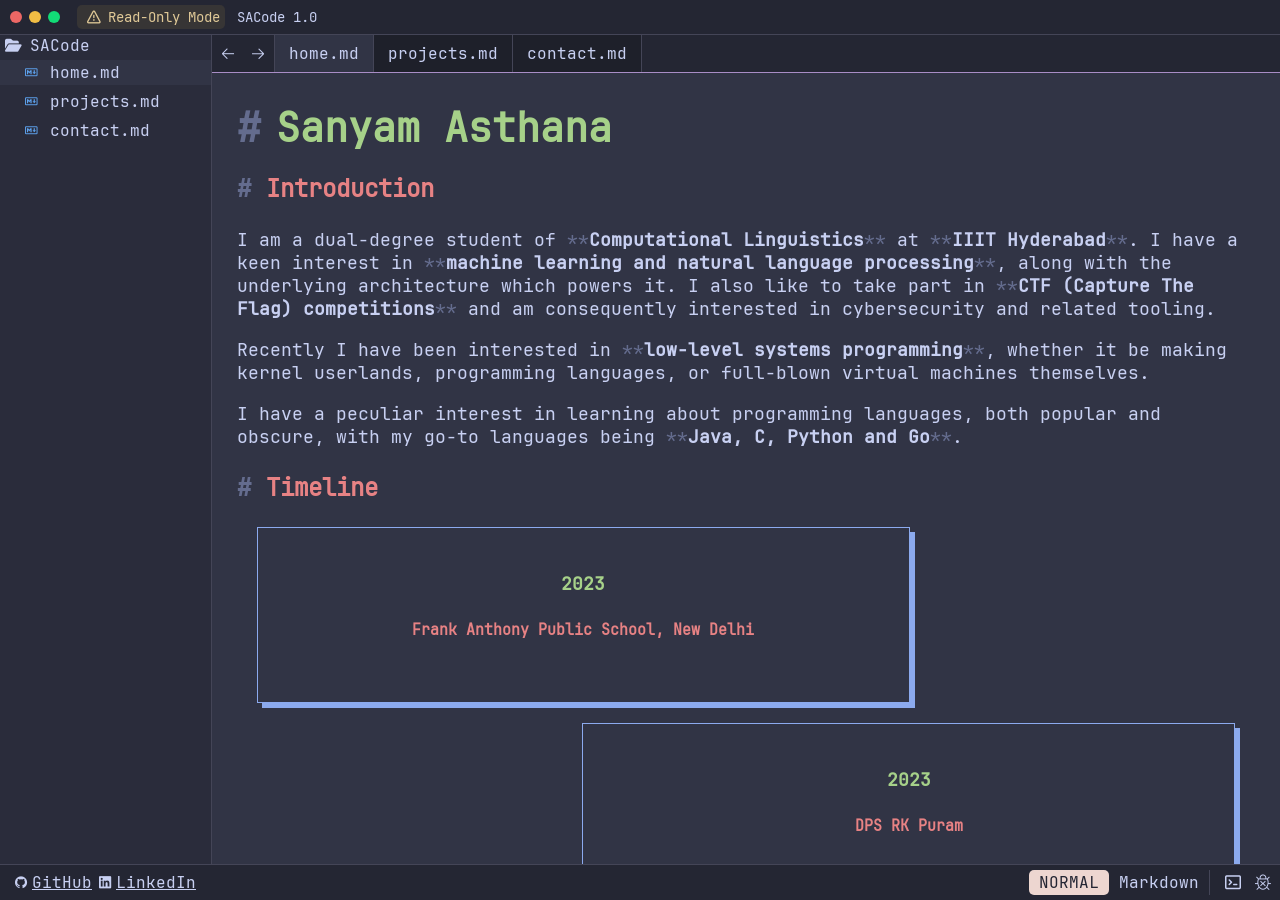
==== index.html @ 756d85bc "add themes, add animations" ====
<!doctype html>
<html lang="en">
    <head>
        <title>Sanyam Asthana</title>
        <link rel="stylesheet" href="styles.css" />
        <meta charset="UTF-8">
        <meta name="viewport" content="width=device-width, initial-scale=1.0">
        <meta name="description" content="Sanyam Asthana — dual-degree CS and Computational Linguistics student at IIIT Hyderabad. Systems programmer, NLP researcher, and CTF enthusiast.">
        <meta name="author" content="Sanyam Asthana">
        <meta name="keywords" content="Sanyam Asthana, IIIT Hyderabad, computational linguistics, natural language processing, systems programming, cybersecurity, programming languages">

        <script type="application/ld+json">
           {
             "@context": "https://schema.org",
             "@type": "Person",
             "name": "Sanyam Asthana",
             "email": "sanyam.asthana@gmail.com",
             "url": "https://researchweb.iiit.ac.in/~sanyam.asthana/",
             "sameAs": ["https://github.com/Sanyam-Asthana", "https://www.linkedin.com/in/sanyam-asthana/"]
           }
        </script> <!-- Good for SEO -->

    </head>
    <body>

        <header>
                <div id="header-left">
                    <div class="red-circle"></div>
                    <div class="yellow-circle"></div>
                    <div class="green-circle"></div>
                    <h1 class="alert"><span class="nerd-icon"> </span>Read-Only Mode</h1>
                    <h1>SACode 1.0</h1>
                </div>
                <div id="header-right">
                </div>
        </header>
        <main id="main-content">
            <nav id="sidebar">
                <p><span class="nerd-icon"> </span>SACode</p>
                <ul>
                    <li class="focused"><a href="#"><span class="nerd-icon md-icon"> </span>home.md</a></li>
                    <li><a href="#"><span class="nerd-icon md-icon"> </span>projects.md</a></li>
                    <li><a href="#"><span class="nerd-icon md-icon"> </span>contact.md</a></li>
                </ul>
            </nav>
            <section id="content">
                <div id="file-tab-bar">
                    <div id="navigation-arrows">
                        <span class="nerd-icon"></span>
                        <span class="nerd-icon"></span>
                    </div>
                    <div class="file-tab file-tab-focused">
                        home.md
                    </div>
                    <div class="file-tab">
                        projects.md
                    </div>
                    <div class="file-tab">
                        contact.md
                    </div>
                </div>

                <article id="text" spellcheck="false">
                    <h2><span class="dim">#</span><span class="green">Sanyam Asthana</span></h2>

                    <section>
                        <h3><span class="dim">#</span><span class="red">Introduction</span></h3>
                        <p>I am a dual-degree student of <span class="bold-md">Computational Linguistics</span> at <span class="bold-md">IIIT Hyderabad</span>. I have a keen interest in <span class="bold-md">machine learning and natural language processing</span>, along with the underlying architecture which powers it. I also like to take part in <span class="bold-md">CTF (Capture The Flag) competitions</span> and am consequently interested in cybersecurity and related tooling.</p>

                        <p>Recently I have been interested in <span class="bold-md">low-level systems programming</span>, whether it be making kernel userlands, programming languages, or full-blown virtual machines themselves.</p>

                        <p>I have a peculiar interest in learning about programming languages, both popular and obscure, with my go-to languages being <span class="bold-md">Java, C, Python and Go</span>.</p>
                    </section>

                    <section id="timeline">
                        <h3 class="red"><span class="dim">#</span>Timeline</h3>
                        <section id="timeline-content">

                            <div class="timeline-left">
                                <div class="timeline-card reveal-section">
                                    <h4>2023</h4>
                                    <h5>Frank Anthony Public School, New Delhi</h5>
                                    <p>Passed grade 10, having taken part in various intra-school activites</p>
                                </div>
                            </div>

                            <div class="timeline-right">
                                <div class="timeline-card reveal-section">
                                    <h4>2023</h4>
                                    <h5>DPS RK Puram</h5>
                                    <p>Joined DPS RK Puram and the technology club, Exun Clan</p>
                                </div>
                            </div>

                            <div class="timeline-left">
                                <div class="timeline-card reveal-section">
                                    <h4>2025</h4>
                                    <h5>DPS RK Puram</h5>
                                    <p>Graduated from the school with a gold medal of academic excellence</p>
                                </div>
                            </div>

                            <div class="timeline-right">
                                <div class="timeline-card reveal-section">
                                    <h4>2025</h4>
                                    <h5>IIIT Hyderabad</h5>
                                    <p>Joined the CLD program at IIIT Hyderabad</p>
                                </div>
                            </div>

                            <div class="timeline-left">
                                <div class="timeline-card reveal-section">
                                    <h4>2025</h4>
                                    <h5>IIIT Hyderabad</h5>
                                    <p>Got first Research Assistant position</p>
                                </div>
                            </div>

                        </section>
                    </section>
                </article>

                <section id="terminal">
                    <div id="terminal-tab-bar">
                        <div class="terminal-tab">
                            SACode - shell
                        </div>
                    </div>
                    <div id="terminal-content">
                        <span class="green">Press 'J' to toggle terminal</span><br>
                        <br>

                        <div class="prompt">
                            <label for="terminal-input" class="blue">shell$</label>
                            <input type="text" id="terminal-input" spellcheck="false">
                        </div>
                    </div>
                </section>
            </section>
        </main>

        <footer>
            <div id="footer-div">
                <div id="footer-left">
                    <span class="nerd-icon"> </span
                    ><a href="#">GitHub</a>

                    <span class="nerd-icon"> </span
                    ><a href="#">LinkedIn</a>
                </div>

                <div id="footer-right">
                    <div id="vim-normal">
                        NORMAL
                    </div>
                    <div id="markdown-text">
                        Markdown
                    </div>

                    <div id="footer-icons">
                        <span class="nerd-icon" onclick="toggleTerminal()"> </span>
                        <span class="nerd-icon" id="switch-theme"></span>
                    </div>
                </div>
            </div>
        </footer>

        <script src="scripts.js"></script>
    </body>
</html>
---- styles.css ----
* {
    transition: 0.4s ease-in-out;
} /* Remove this after submission */

[data-theme="catpuccin"] {
    --header-bg-color: rgb(36, 38, 51);
    --footer-bg-color: rgb(36, 38, 51);
    --sidebar-bg-color: rgb(42, 44, 59);
    --primary-text: rgb(200, 208, 242);
    --red-circle: rgb(236, 103, 101);
    --yellow-circle: rgb(241, 189, 68);
    --green-circle: rgb(18, 219, 119);
    --primary-border: rgb(68, 69, 87);
    --file-focus-color: rgb(49, 52, 69);
    --sidebar-hover-bg: rgb(60, 63, 80);
    --content-bg-color: rgb(49, 52, 69);
    --html-icon-color: rgb(213, 92, 38);
    --alert-bg-color: rgb(55, 53, 53);
    --alert-text-color: rgb(224, 201, 151);
    --file-tab-deselected: rgb(30, 32, 42);
    --dim-text: rgb(100, 108, 142);
    --md-icon-color: rgb(94, 163, 239);
    --accent-color: rgb(169, 141, 198);
    --vim-normal-bg: rgb(237, 214, 208);
    --syntax-green: #a6d189;
    --syntax-red: #e78284;
    --syntax-blue: #8caaee
} /* All colors defined here */

[data-theme="monokai"] {
    --header-bg-color: rgb(60, 58, 62);
    --footer-bg-color: rgb(60, 58, 62);
    --sidebar-bg-color: rgb(50, 48, 52);
    --primary-text: rgb(252, 252, 250);
    --red-circle: rgb(236, 103, 101);
    --yellow-circle: rgb(241, 189, 68);
    --green-circle: rgb(18, 219, 119);
    --primary-border: rgb(70, 68, 72);
    --file-focus-color: rgb(60, 58, 61);
    --sidebar-hover-bg: rgb(50, 48, 52);
    --content-bg-color: rgb(44, 42, 46);
    --html-icon-color: rgb(213, 92, 38);
    --alert-bg-color: rgb(55, 53, 53);
    --alert-text-color: rgb(224, 201, 151);
    --file-tab-deselected: rgb(30, 32, 42);
    --dim-text: rgb(100, 108, 142);
    --md-icon-color: rgb(94, 163, 239);
    --accent-color: rgb(249, 218, 120);
    --vim-normal-bg: rgb(237, 214, 208);
    --syntax-green: rgb(179, 219, 130);
    --syntax-red: rgb(237, 108, 137);
    --syntax-blue: rgb(145, 218, 230);
} /* Monokai Theme */

[data-theme="github-light"] {
    --header-bg-color: rgb(246, 248, 250);
    --footer-bg-color: rgb(246, 248, 250);
    --sidebar-bg-color: rgb(246, 248, 250);
    --primary-text: rgb(32, 35, 40);
    --red-circle: rgb(236, 103, 101);
    --yellow-circle: rgb(241, 189, 68);
    --green-circle: rgb(18, 219, 119);
    --primary-border: rgb(224, 228, 232);
    --file-focus-color: rgb(232, 235, 238);
    --sidebar-hover-bg: rgb(232, 235, 238);
    --content-bg-color: rgb(255, 255, 255);
    --html-icon-color: rgb(213, 92, 38);
    --alert-bg-color: rgb(246, 248, 250);
    --alert-text-color: rgb(147, 105, 33);
    --file-tab-deselected: rgb(246, 248, 250);
    --dim-text: rgb(100, 108, 142);
    --md-icon-color: rgb(94, 163, 239);
    --accent-color: rgb(224, 228, 232);
    --vim-normal-bg: rgb(91, 99, 109);
    --syntax-green: rgb(45, 97, 48);
    --syntax-red: rgb(190, 53, 54);
    --syntax-blue: rgb(33, 79, 168);
} /* GitHub Light Theme */

@font-face { /* JetBrains Supremacy */
    font-family: 'JetBrainsMono Nerd Font';
    src: url('JetBrainsMonoNerdFont-Subset.woff2') format('woff2');
    font-weight: normal;
    font-style: normal;
}

body {
    margin: 0; /* The body imposes some amount of margin by default, so we reset it to 0 */
    font-family: 'JetBrainsMono Nerd Font'; /* My favorite font, and now yours too, without questions */
    color: var(--primary-text);
    height: 100dvh; /* The body extends all the way down so the sidebar and main content fill all the page. dvh is dynamic viewport height, and it makes it work on mobile UIs */
    display: flex; /* So we can tell main-content to take all the space */
    flex-direction: column; /* Vertical stacking */
    overflow: hidden; /* Makes so the body itself does not scroll when there's an overflow */
    background-color: var(--content-bg-color);
}

a {
    color: var(--primary-text);
    text-decoration: underline; /* To hide the default underline of links */
}

header {
    display: flex; /* To stack items horizontally */
    justify-content: space-between; /* To keep both children divs as apart form each other as possible */
    align-items: center; /* To vertically center the items */
    padding-top: 5px;
    padding-bottom: 5px;
    padding-left: 10px;
    padding-right: 10px;
    background-color: var(--header-bg-color);
    border-bottom: 1px solid var(--primary-border);
}

@media screen and (max-width: 395px) {
    header {
        display: none; /* Hide the header on narrow screens */
    }
}

@keyframes slideHorizontal {
    0% {
        width: 0;
    }

    100% {
        width: 100%;
    }
}

@keyframes slideVertical {
    0% {
        height: 0;
    }

    100% {
    }
}

#header-left {
    display: flex; /* To stack children items horizontally */
    align-items: center; /* To vertically center the items */
    gap: 2px; /* Gap between children items */
}

#header-right {
    display: flex; /* To stack children items horizontally */
    align-items: center; /* To vertically center the items */
    gap: 2px; /* Gap between children items */
}

#header-left h1 {
    font-weight: normal; /* Makes the headings not bold */
    margin: 0px; /* Headings have default margins for some reason */
    margin-left: 10px;
    font-size: 14px;
    line-height: 1; /* To reduce the vertical space around the heading */
}

.red-circle {
    width: 12px;
    height: 12px;
    background-color: var(--red-circle);
    border-radius: 100px; /* Makes it a circle for that MacOS vibe */
    margin-right: 5px;
}

.yellow-circle {
    width: 12px;
    height: 12px;
    background-color: var(--yellow-circle);
    border-radius: 100px; /* Makes it a circle for that MacOS vibe */
    margin-right: 5px;
}

.green-circle {
    width: 12px;
    height: 12px;
    background-color: var(--green-circle);
    border-radius: 100px; /* Makes it a circle for that MacOS vibe */
    margin-right: 5px;
}

#main-content {
    display: flex; /* To stack sidebar and content horizontally */
    flex: 1; /* To extend the main content all the way downward */
    overflow: hidden; /* Makes so the content does not scroll when there's an overflow */
    min-height: 0px; /* The children will overflow without this */
}

#sidebar {
    width: 16.5%;
    background-color: var(--sidebar-bg-color);
    border-right: 1px solid var(--primary-border);
}

@media screen and (max-width: 768px) {
  #sidebar {
      display: none; /* Hide the sidebar when the screen is narrow */
      width: 0%; /* Without this, the sidebar hides, but leaves empty white space, so we just squash it down to 0 width */
  }
}

#content {
    width: 83.5%;
    background-color: var(--content-bg-color);
    display: flex; /* Making it a flex for reasons apparent later */
    flex-direction: column; /* Stack file tab bar and text area vertically */
    overflow: hidden;
}

@media screen and (max-width: 768px) {
  #content {
      width: 100%; /* Take up the full width of the screen when the sidebar is hidden */
  }
}

#sidebar ul {
    list-style: none; /* To hide the bullet points */
    padding: 0px;
    margin: 0px;
}

#sidebar p {
    padding: 0px;
    margin: 0px;
    font-size: 16px;
}

#sidebar li {
    padding: 2px 20px;
    text-decoration: none;
    margin: 4px 0px; /* For that indentation effect in the folder structure */
    font-size: 16px;
}

#sidebar li:hover {
    background-color: var(--sidebar-hover-bg);
}

#sidebar a {
    text-decoration: none;
}

.nerd-icon {
    padding: 0px 5px;
}

.md-icon {
    color: var(--md-icon-color);
}

.focused {
    background-color: var(--file-focus-color);
}

.alert {
    color: var(--alert-text-color);
    background-color: var(--alert-bg-color);
    border-radius: 5px;
    padding: 5px;
}

#file-tab-bar {
    background-color: var(--header-bg-color);
    color: var(--primary-text);
    display: flex;
    align-items: center; /* Aligning items to the center vertically */
    border-bottom: 1px solid var(--accent-color);
}

#navigation-arrows {
    border-right: 1px solid var(--primary-border);
    padding: 8px;
    padding-right: 8px;
    padding-left: 4px;
}

@media screen and (max-width: 420px) {
    #navigation-arrows {
        display: none; /* Hide the navigation arrows on narrow screens */
    }
}

.file-tab {
    background-color: var(--file-tab-deselected);
    align-self: stretch; /* This stretches the file tab to fill the vertical space of the file tab bar completely */
    display: flex; /* Needed for align-self: stretch */
    align-items: center; /* Vertically centers the file tab content */
    padding: 8px 14px;
    border-right: 1px solid var(--primary-border);
}

.file-tab-focused {
    background-color: var(--content-bg-color);
}

#text {
    padding-top: 25px;
    margin-left: 25px;
    margin-right: 25px;
    font-size: 18px;
    overflow-y: auto; /* So only this text area scrolls */
    flex: 1; /* Takes up all available vertical space. This is why content was a flex */
}

.dim {
    color: var(--dim-text);
    margin-right: 15px;
}

.dim-inline {
    color: var(--dim-text);
}

#footer-div {
    display: flex; /* To stack items horizontally */
    justify-content: space-between; /* To keep both children divs as apart form each other as possible */
    align-items: center; /* To vertically center the items */
    padding: 5px 10px;
    background-color: var(--header-bg-color);
    border-top: 1px solid var(--primary-border);
}

#footer-left {
    display: flex; /* To stack children items horizontally */
    align-items: center; /* To vertically center the items */
    gap: 2px; /* Gap between children items */
}

#footer-right {
    display: flex; /* To stack children items horizontally */
    align-items: center; /* To vertically center the items */
    gap: 10px; /* Gap between children items */
}

#footer-left h1 {
    font-weight: normal; /* Makes the headings not bold */
    margin: 0px; /* Headings have default margins for some reason */
    margin-left: 10px;
    font-size: 14px;
    line-height: 1; /* To reduce the vertical space around the heading */
}

#vim-normal {
    background-color: var(--vim-normal-bg);
    color: var(--footer-bg-color);
    padding: 2px 10px;
    border-radius: 5px;
}

#markdown-text {
    border-right: 1px solid var(--primary-border);
    padding-right: 10px;
    display: flex;
    align-self: stretch; /* Stretched to fill the div */
    align-items: center;
}

.green {
    color: var(--syntax-green) !important;
}

.blue {
    color: var(--syntax-blue) !important;
}

.red {
    color: var(--syntax-red) !important;
}

.content-box {
    border: 1.75px solid var(--syntax-blue);
    padding: 10px;
}

.bold {
    font-weight: bold;
    display: inline;
}

#text h1 {
    margin: 0px;
    margin-top: 10px;
    margin-bottom: 25px;
    line-height: 1;
}

#text h2 {
    margin: 0px;
    margin-top: 10px;
    margin-bottom: 25px;
    line-height: 1;
}

.bold-md {
    font-weight: bold;
}

.bold-md::before,
.bold-md::after {
    content: "**";
    color: var(--dim-text);
    font-weight: normal; /* This part injects the '**' into the HTML, which avoids the sheer unreadbility otherwise */
}

#terminal {
    animation: slideVertical 0.5s ease-in;
    height: 275px;
    overflow: auto;
    resize: vertical;
}

@media screen and (max-width: 768px) {
    #terminal {
        display: none; /* Hide the terminal on narrow screens */
    }
}

#terminal-tab-bar {
    background-color: var(--header-bg-color);
    border-top: 1px solid var(--primary-border);
    border-bottom: 1px solid var(--primary-border);
    display: flex;
    align-items: center;
}

#terminal-content {
    background-color: var(--content-bg-color);
    padding: 10px;
    outline: none;
    overflow-y: auto;
    height: calc(100% - 60px); /* Fixing the height so the terminal doesn't grow in size */
}

.terminal-tab {
    background-color: var(--content-bg-color);
    align-self: stretch; /* This stretches the file tab to fill the vertical space of the file tab bar completely */
    display: flex; /* Needed for align-self: stretch */
    align-items: center; /* Vertically centers the file tab content */
    padding: 8px 14px;
    border-right: 1px solid var(--primary-border);
}

/* These few classes exist to support the toggleable functionality */
.hidden {
    /*display: none !important;*/
    height: 0 !important;
    width: 0 !important;
}

.forceshow {
    display: inline !important;
}

.full-width {
    width: 100% !important; /* Override any existing width */
}

@keyframes cursor-blink {
    0% { opacity: 1; }
    50% { opacity: 0; }
    100% { opacity: 1; }
}

.cursor {
    animation: cursor-blink 1s infinite;
}

#terminal-input {
    background-color: var(--content-bg-color);
    color: var(--text-color);
    border: none;
    outline: none;
    width: 100%;
    font-family: 'JetBrainsMono Nerd Font';
    font-size: 16px;
}

.old-input {
    background-color: var(--content-bg-color);
    color: var(--text-color);
    border: none;
    outline: none;
    width: 100%;
    font-family: 'JetBrainsMono Nerd Font';
    font-size: 16px;
}

.prompt {
    gap: 10px;
    display: flex;
    align-items: center;
    white-space: pre-wrap; /* Arch logo doesn't look good without this, because the div doesn't preserve spaces, so the formatting messes up */
    word-wrap: break-word; /* The classic terminal word wrap break */
}

.fullscreen {
    height: 100vh !important;
}

h2 {
    font-size: 2.5rem;
}

h3 {
    font-size: 1.5rem;
}

#timeline-content {
    margin-top: 20px;
    display: flex;
    flex-direction: column;
    gap: 20px;
    width: 100%;
    /*justify-content: space-between;*/
    margin-bottom: 20px;
}

@media screen and (max-width: 768px) {
    #timeline-content {
        margin-top: 20px;
        display: flex;
        flex-direction: column;
        /*justify-content: space-between;*/
        gap: 1.5rem;
        justify-content: center;
        align-items: center; /* Align items to center for narrow screens */
    }
}

.timeline-card {
    text-align: center;
    padding: 20px;
    border: 1.75px solid var(--syntax-blue);
    width: 60%;
    box-shadow: 5px 5px 0px 0px var(--syntax-blue); /* 3D effect */
    transition: all 0.3s ease; /* for scroll reveal */
    margin-left: 20px;
    margin-right: 20px;
}

.timeline-card:hover {
    box-shadow: 0px 0px 0px 0px;
    transform: translateX(5px) translateY(5px); /* Push button effect */
    transition: all 0.3s ease;
}

.timeline-card h4 {
    color: var(--syntax-green);
}

.timeline-card h5 {
    color: var(--syntax-red);
}

.timeline-card p {
    max-height: 0; /* max-height transitions smoothly as opposed to height */
    opacity: 0;
    transition: all 0.3s ease;
}

.timeline-card:hover p {
    max-height: 200px; /* a value greater than the any other paragraph */
    opacity: 1;
    transition: all 0.3s ease;
}

.show {
    opacity: 1 !important;
    width: 60% !important;
}

.reveal-section {
    opacity: 0;
    width: 10%; /* Start at 10% of width */
    transition: all 0.8s cubic-bezier(0.25, 1, 0.5, 1); /* Custom transition curve */
}

.timeline-left {
    display: flex;
    flex-direction: row;
    justify-content: flex-start;
    width: 100%;
}

.timeline-right {
    display: flex;
    flex-direction: row;
    justify-content: flex-end;
    width: 100%;
}
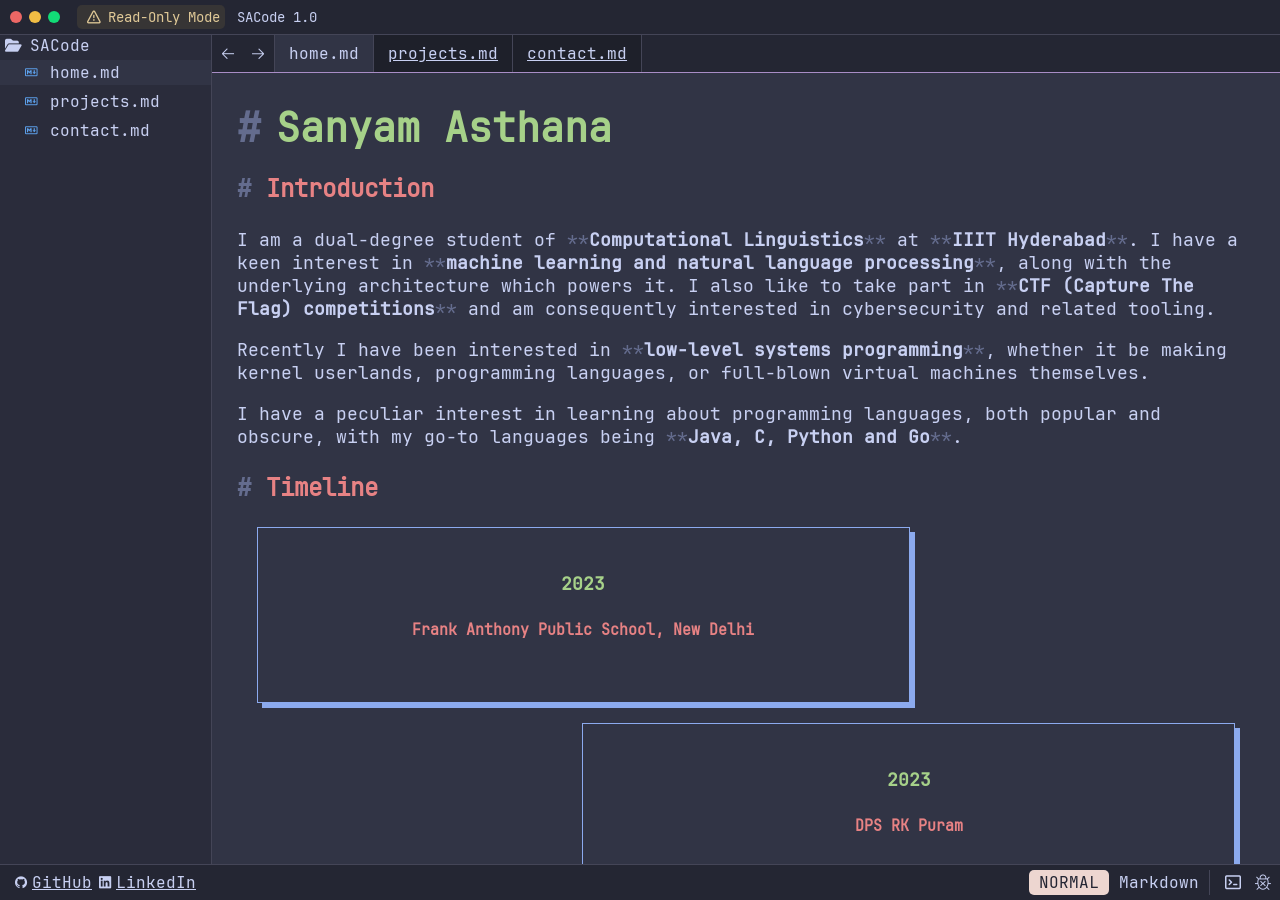
==== commit 4367eac5: "add projects, add project tags filter" ====
--- a/index.html
+++ b/index.html
@@ -39,8 +39,8 @@
                 <p><span class="nerd-icon"> </span>SACode</p>
                 <ul>
                     <li class="focused"><a href="#"><span class="nerd-icon md-icon"> </span>home.md</a></li>
-                    <li><a href="#"><span class="nerd-icon md-icon"> </span>projects.md</a></li>
-                    <li><a href="#"><span class="nerd-icon md-icon"> </span>contact.md</a></li>
+                    <li><a href="projects.html"><span class="nerd-icon md-icon"> </span>projects.md</a></li>
+                    <li><a href="contact.html"><span class="nerd-icon md-icon"> </span>contact.md</a></li>
                 </ul>
             </nav>
             <section id="content">
@@ -53,10 +53,10 @@
                         home.md
                     </div>
                     <div class="file-tab">
-                        projects.md
+                        <a href="projects.html">projects.md</a>
                     </div>
                     <div class="file-tab">
-                        contact.md
+                        <a href="contact.html">contact.md</a>
                     </div>
                 </div>
 
--- a/styles.css
+++ b/styles.css
@@ -84,6 +84,24 @@
     font-style: normal;
 }
 
+@media (prefers-reduced-motion: reduce) {
+    *, ::before, ::after {
+        animation-delay: -1ms !important;
+        animation-duration: 1ms !important;
+        animation-iteration-count: 1 !important;
+        background-attachment: initial !important;
+        scroll-behavior: auto !important;
+        transition-duration: 0.1s !important;
+        transition-delay: 0s !important;
+    }
+
+    .reveal-section, .timeline-card, .timeline-card p {
+        transform: none !important;
+        width: 45% !important;
+        opacity: 1 !important;
+    }
+}
+
 body {
     margin: 0; /* The body imposes some amount of margin by default, so we reset it to 0 */
     font-family: 'JetBrainsMono Nerd Font'; /* My favorite font, and now yours too, without questions */
@@ -304,6 +322,22 @@
     flex: 1; /* Takes up all available vertical space. This is why content was a flex */
 }
 
+@media screen and (max-width: 768px) {
+    /*#text {*/
+    /*    margin-left: 0;*/
+    /*    margin-right: 0;*/
+    /*}*/
+
+    #project-cards {
+        display: flex;
+        flex-direction: column;
+        align-items: center; /* aligns the cards horizontally so they don't flow. yes the code is bad */
+        width: 100%;
+        margin: 0;
+        padding: 0;
+    }
+}
+
 .dim {
     color: var(--dim-text);
     margin-right: 15px;
@@ -591,4 +625,108 @@
     width: 100%;
 }
 
-
+.project-card {
+    border: 1.75px solid var(--syntax-blue);
+    width: 80%;
+    padding: 20px;
+    box-shadow: 5px 5px 0px 0px var(--syntax-blue); /* 3D effect */
+    transition: all 0.3s ease; /* for scroll reveal */
+    margin: 40px;
+}
+
+.project-card:hover {
+    box-shadow: 0px 0px 0px 0px;
+    transform: translateX(5px) translateY(5px); /* Push button effect */
+    transition: all 0.3s ease;
+}
+
+.project-title {
+    color: var(--syntax-red);
+}
+
+.project-stack {
+    color: var(--syntax-green);
+}
+
+.project-card .project-description {
+    opacity: 0;
+    max-height: 0;
+}
+
+.project-card:hover .project-description {
+    opacity: 1;
+    max-height: 2000px;
+}
+
+.project-card ul {
+    display: flex;
+    gap: 20px;
+    list-style: none;
+    padding: 0;
+    flex-wrap: wrap;
+}
+
+.project-header {
+    display: flex;
+    flex-direction: row;
+    justify-content: space-between;
+    align-items: center;
+}
+
+.project-header-left {
+    justify-content: flex-start;
+    align-items: center;
+}
+
+.project-header-right {
+    justify-content: flex-end;
+    align-items: center;
+}
+
+.project-header-right img {
+    width: 100px;
+}
+
+@media screen and (max-width: 768px) {
+    .project-header-right img {
+        width: 70px;
+    }
+}
+
+.selector-tags {
+    display: flex;
+    flex-direction: row;
+    gap: 10px;
+    flex-wrap: wrap;
+    row-gap: 20px;
+}
+
+.selector-tag input {
+    display: none;
+    cursor: pointer;
+}
+
+.selector-tag label {
+    border: 1.75px solid var(--syntax-blue);
+    color: var(--syntax-blue);
+    padding: 5px;
+    cursor: pointer;
+}
+
+.selector-tag label:hover {
+    background-color: var(--syntax-blue);
+    color: var(--content-bg-color);
+}
+
+.selector-tag input:checked + label {
+    background-color: var(--syntax-blue) !important;
+    color: var(--content-bg-color) !important;
+}
+
+@media screen and (max-width: 768px) {
+    #project-cards {
+        margin: 0 auto;
+        padding: 0;
+    }
+}
+
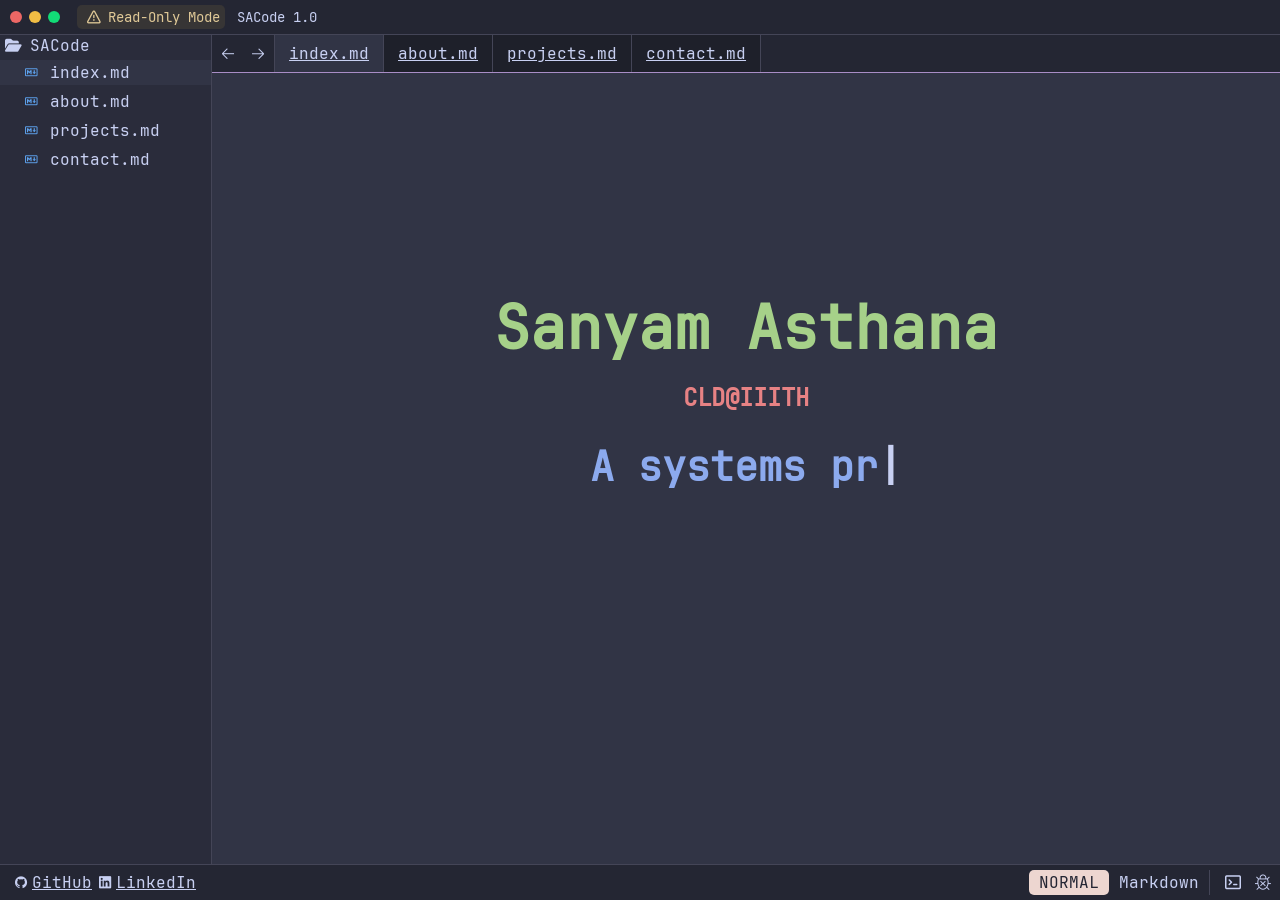
==== commit 6ece26dc: "add typing text" ====
--- a/index.html
+++ b/index.html
@@ -38,7 +38,8 @@
             <nav id="sidebar">
                 <p><span class="nerd-icon"> </span>SACode</p>
                 <ul>
-                    <li class="focused"><a href="#"><span class="nerd-icon md-icon"> </span>home.md</a></li>
+                    <li class="focused"><a href="index.html"><span class="nerd-icon md-icon"> </span>index.md</a></li>
+                    <li><a href="about.html"><span class="nerd-icon md-icon"> </span>about.md</a></li>
                     <li><a href="projects.html"><span class="nerd-icon md-icon"> </span>projects.md</a></li>
                     <li><a href="contact.html"><span class="nerd-icon md-icon"> </span>contact.md</a></li>
                 </ul>
@@ -50,7 +51,10 @@
                         <span class="nerd-icon"></span>
                     </div>
                     <div class="file-tab file-tab-focused">
-                        home.md
+                        <a href="index.html">index.md</a>
+                    </div>
+                    <div class="file-tab">
+                        <a href="about.html">about.md</a>
                     </div>
                     <div class="file-tab">
                         <a href="projects.html">projects.md</a>
@@ -61,63 +65,17 @@
                 </div>
 
                 <article id="text" spellcheck="false">
-                    <h2><span class="dim">#</span><span class="green">Sanyam Asthana</span></h2>
+                    <div id="hero">
+                        <h1 class="green">Sanyam Asthana</h1>
+                        <h3 class="red">CLD@IIITH</h3>
 
-                    <section>
-                        <h3><span class="dim">#</span><span class="red">Introduction</span></h3>
-                        <p>I am a dual-degree student of <span class="bold-md">Computational Linguistics</span> at <span class="bold-md">IIIT Hyderabad</span>. I have a keen interest in <span class="bold-md">machine learning and natural language processing</span>, along with the underlying architecture which powers it. I also like to take part in <span class="bold-md">CTF (Capture The Flag) competitions</span> and am consequently interested in cybersecurity and related tooling.</p>
+                        <div id="typing-div">
+                            <h2 class="blue" id="typing-text"></h2>
+                            <h2 id="cursor">|</h2>
+                        </div>
+                    </div>
 
-                        <p>Recently I have been interested in <span class="bold-md">low-level systems programming</span>, whether it be making kernel userlands, programming languages, or full-blown virtual machines themselves.</p>
 
-                        <p>I have a peculiar interest in learning about programming languages, both popular and obscure, with my go-to languages being <span class="bold-md">Java, C, Python and Go</span>.</p>
-                    </section>
-
-                    <section id="timeline">
-                        <h3 class="red"><span class="dim">#</span>Timeline</h3>
-                        <section id="timeline-content">
-
-                            <div class="timeline-left">
-                                <div class="timeline-card reveal-section">
-                                    <h4>2023</h4>
-                                    <h5>Frank Anthony Public School, New Delhi</h5>
-                                    <p>Passed grade 10, having taken part in various intra-school activites</p>
-                                </div>
-                            </div>
-
-                            <div class="timeline-right">
-                                <div class="timeline-card reveal-section">
-                                    <h4>2023</h4>
-                                    <h5>DPS RK Puram</h5>
-                                    <p>Joined DPS RK Puram and the technology club, Exun Clan</p>
-                                </div>
-                            </div>
-
-                            <div class="timeline-left">
-                                <div class="timeline-card reveal-section">
-                                    <h4>2025</h4>
-                                    <h5>DPS RK Puram</h5>
-                                    <p>Graduated from the school with a gold medal of academic excellence</p>
-                                </div>
-                            </div>
-
-                            <div class="timeline-right">
-                                <div class="timeline-card reveal-section">
-                                    <h4>2025</h4>
-                                    <h5>IIIT Hyderabad</h5>
-                                    <p>Joined the CLD program at IIIT Hyderabad</p>
-                                </div>
-                            </div>
-
-                            <div class="timeline-left">
-                                <div class="timeline-card reveal-section">
-                                    <h4>2025</h4>
-                                    <h5>IIIT Hyderabad</h5>
-                                    <p>Got first Research Assistant position</p>
-                                </div>
-                            </div>
-
-                        </section>
-                    </section>
                 </article>
 
                 <section id="terminal">
@@ -166,5 +124,6 @@
         </footer>
 
         <script src="scripts.js"></script>
+        <script src="typing.js"></script>
     </body>
 </html>
--- a/styles.css
+++ b/styles.css
@@ -294,7 +294,7 @@
     padding-left: 4px;
 }
 
-@media screen and (max-width: 420px) {
+@media screen and (max-width: 768px) {
     #navigation-arrows {
         display: none; /* Hide the navigation arrows on narrow screens */
     }
@@ -443,12 +443,6 @@
     height: 275px;
     overflow: auto;
     resize: vertical;
-}
-
-@media screen and (max-width: 768px) {
-    #terminal {
-        display: none; /* Hide the terminal on narrow screens */
-    }
 }
 
 #terminal-tab-bar {
@@ -730,3 +724,50 @@
     }
 }
 
+#hero {
+    margin-top: 200px;
+    display: flex;
+    flex-direction: column;
+    align-items: center;
+    justify-content: center;
+}
+
+#hero h1 {
+    color: var(--syntax-green);
+    font-size: 60px;
+    line-height: 1;
+    margin: 0;
+}
+
+@media screen and (max-width: 768px) {
+    #hero h1 {
+        font-size: 35px;
+    }
+}
+
+@media screen and (max-width: 768px) {
+    #vim-normal {
+        display: none;
+    }
+    #markdown-text {
+        display: none;
+    }
+}
+
+#typing-div {
+    display: flex;
+    flex-direction: row;
+}
+
+@media screen and (max-width: 768px) {
+    #typing-text {
+        font-size: 25px;
+    }
+    #cursor {
+        font-size: 25px;
+    }
+}
+
+#cursor {
+    animation: cursor-blink 1s infinite;
+}
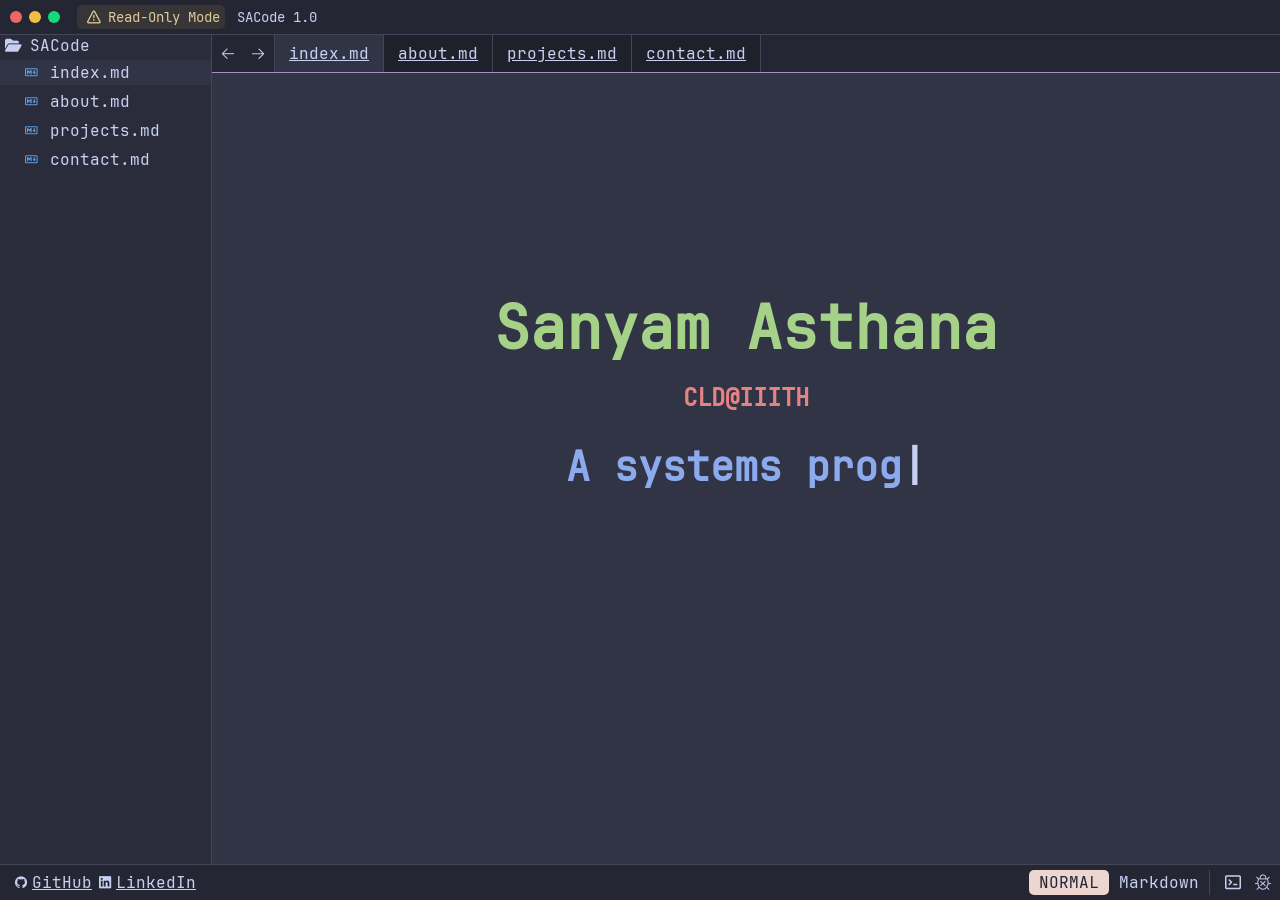
==== commit b6d87c5e: "add aria labels to toggle theme and terminal" ====
--- a/index.html
+++ b/index.html
@@ -116,8 +116,8 @@
                     </div>
 
                     <div id="footer-icons">
-                        <span class="nerd-icon" onclick="toggleTerminal()"> </span>
-                        <span class="nerd-icon" id="switch-theme"></span>
+                        <span class="nerd-icon" onclick="toggleTerminal()" role="button" tabindex="0" aria-label="Toggle Terminal" aria-controls="terminal"> </span>
+                        <span class="nerd-icon" id="switch-theme" role="button" tabindex="0" aria-label="Toggle Theme" aria-controls="theme"></span>
                     </div>
                 </div>
             </div>
--- a/styles.css
+++ b/styles.css
@@ -24,8 +24,16 @@
     --vim-normal-bg: rgb(237, 214, 208);
     --syntax-green: #a6d189;
     --syntax-red: #e78284;
-    --syntax-blue: #8caaee
-} /* All colors defined here */
+    --syntax-blue: #8caaee;
+
+    --text-2xs: 14px;
+    --text-xs: 16px;
+    --text-sm: 18px;
+    --text-md: 24px;
+    --text-lg: 40px;
+    --text-xl: 50px;
+    --text-2xl: 60px;
+} /* All colors and text sizes defined here */
 
 [data-theme="monokai"] {
     --header-bg-color: rgb(60, 58, 62);
@@ -50,6 +58,14 @@
     --syntax-green: rgb(179, 219, 130);
     --syntax-red: rgb(237, 108, 137);
     --syntax-blue: rgb(145, 218, 230);
+
+    --text-2xs: 14px;
+    --text-xs: 16px;
+    --text-sm: 18px;
+    --text-md: 24px;
+    --text-lg: 40px;
+    --text-xl: 50px;
+    --text-2xl: 60px;
 } /* Monokai Theme */
 
 [data-theme="github-light"] {
@@ -75,6 +91,14 @@
     --syntax-green: rgb(45, 97, 48);
     --syntax-red: rgb(190, 53, 54);
     --syntax-blue: rgb(33, 79, 168);
+
+    --text-2xs: 14px;
+    --text-xs: 16px;
+    --text-sm: 18px;
+    --text-md: 24px;
+    --text-lg: 40px;
+    --text-xl: 50px;
+    --text-2xl: 60px;
 } /* GitHub Light Theme */
 
 @font-face { /* JetBrains Supremacy */
@@ -171,7 +195,7 @@
     font-weight: normal; /* Makes the headings not bold */
     margin: 0px; /* Headings have default margins for some reason */
     margin-left: 10px;
-    font-size: 14px;
+    font-size: var(--text-2xs);
     line-height: 1; /* To reduce the vertical space around the heading */
 }
 
@@ -213,10 +237,10 @@
 }
 
 @media screen and (max-width: 768px) {
-  #sidebar {
-      display: none; /* Hide the sidebar when the screen is narrow */
-      width: 0%; /* Without this, the sidebar hides, but leaves empty white space, so we just squash it down to 0 width */
-  }
+    #sidebar {
+        display: none; /* Hide the sidebar when the screen is narrow */
+        width: 0%; /* Without this, the sidebar hides, but leaves empty white space, so we just squash it down to 0 width */
+    }
 }
 
 #content {
@@ -228,9 +252,9 @@
 }
 
 @media screen and (max-width: 768px) {
-  #content {
-      width: 100%; /* Take up the full width of the screen when the sidebar is hidden */
-  }
+    #content {
+        width: 100%; /* Take up the full width of the screen when the sidebar is hidden */
+    }
 }
 
 #sidebar ul {
@@ -242,14 +266,14 @@
 #sidebar p {
     padding: 0px;
     margin: 0px;
-    font-size: 16px;
+    font-size: var(--text-xs);
 }
 
 #sidebar li {
     padding: 2px 20px;
     text-decoration: none;
     margin: 4px 0px; /* For that indentation effect in the folder structure */
-    font-size: 16px;
+    font-size: var(--text-xs);
 }
 
 #sidebar li:hover {
@@ -317,17 +341,12 @@
     padding-top: 25px;
     margin-left: 25px;
     margin-right: 25px;
-    font-size: 18px;
+    font-size: var(--text-sm);
     overflow-y: auto; /* So only this text area scrolls */
     flex: 1; /* Takes up all available vertical space. This is why content was a flex */
 }
 
 @media screen and (max-width: 768px) {
-    /*#text {*/
-    /*    margin-left: 0;*/
-    /*    margin-right: 0;*/
-    /*}*/
-
     #project-cards {
         display: flex;
         flex-direction: column;
@@ -372,7 +391,7 @@
     font-weight: normal; /* Makes the headings not bold */
     margin: 0px; /* Headings have default margins for some reason */
     margin-left: 10px;
-    font-size: 14px;
+    font-size: var(--text-2xs);
     line-height: 1; /* To reduce the vertical space around the heading */
 }
 
@@ -443,6 +462,7 @@
     height: 275px;
     overflow: auto;
     resize: vertical;
+    transition: height 0.4s ease-in-out !important;
 }
 
 #terminal-tab-bar {
@@ -474,7 +494,17 @@
 .hidden {
     /*display: none !important;*/
     height: 0 !important;
+    overflow: hidden !important;
+    /*width: 0 !important;*/
+}
+
+/* The two hidden classes have been split because the terminal transition was being messed up */
+
+.hidden-sideways {
+    /*display: none !important;*/
     width: 0 !important;
+    overflow: hidden !important;
+    /*width: 0 !important;*/
 }
 
 .forceshow {
@@ -502,7 +532,7 @@
     outline: none;
     width: 100%;
     font-family: 'JetBrainsMono Nerd Font';
-    font-size: 16px;
+    font-size: var(--text-xs);
 }
 
 .old-input {
@@ -512,7 +542,7 @@
     outline: none;
     width: 100%;
     font-family: 'JetBrainsMono Nerd Font';
-    font-size: 16px;
+    font-size: var(--text-xs);
 }
 
 .prompt {
@@ -528,11 +558,11 @@
 }
 
 h2 {
-    font-size: 2.5rem;
+    font-size: var(--text-lg);
 }
 
 h3 {
-    font-size: 1.5rem;
+    font-size: var(--text-md);
 }
 
 #timeline-content {
@@ -734,14 +764,28 @@
 
 #hero h1 {
     color: var(--syntax-green);
-    font-size: 60px;
+    font-size: var(--text-2xl);
     line-height: 1;
     margin: 0;
+    animation: slide-up 1s ease-in;
+    animation-fill-mode: backwards; /* "fills" the element animation before the animation starts with the initial keyframe */
+}
+
+#hero h2 {
+    animation: slide-up 1s ease-in;
+    animation-delay: 1s;
+    animation-fill-mode: backwards;
+}
+
+#hero h3 {
+    animation: slide-up 1s ease-in;
+    animation-delay: 0.5s;
+    animation-fill-mode: backwards;
 }
 
 @media screen and (max-width: 768px) {
     #hero h1 {
-        font-size: 35px;
+        font-size: var(--text-lg);
     }
 }
 
@@ -761,13 +805,111 @@
 
 @media screen and (max-width: 768px) {
     #typing-text {
-        font-size: 25px;
+        font-size: var(--text-md);
     }
     #cursor {
-        font-size: 25px;
+        font-size: var(--text-md);
     }
 }
 
 #cursor {
     animation: cursor-blink 1s infinite;
+}
+
+form input[type=text] {
+    background-color: var(--content-bg-color);
+    border: 1.75px solid var(--syntax-blue);
+    color: var(--primary-text);
+    font-family: 'JetBrainsMono Nerd Font', Arial, sans-serif;
+    padding: 5px;
+    width: 50ch;
+    outline: none;
+}
+
+@media screen and (max-width: 768px) {
+    form input[type=text] {
+        width: 40ch;
+    }
+}
+
+form input[type=text]:focus-visible {
+    outline: 1.75px solid var(--syntax-red);
+    outline-offset: 2px;
+}
+
+textarea {
+    background-color: var(--content-bg-color);
+    border: 1.75px solid var(--syntax-blue);
+    color: var(--primary-text);
+    font-family: 'JetBrainsMono Nerd Font', Arial, sans-serif;
+    padding: 5px;
+    width: 42ch;
+    height: 30ch;
+    outline: none;
+}
+
+@media screen and (max-width: 768px) {
+    textarea {
+        width: 33ch;
+    }
+}
+
+textarea:focus-visible {
+    outline: 1.75px solid var(--syntax-red);
+    outline-offset: 2px;
+}
+
+.form-field {
+    display: flex;
+    flex-direction: column;
+    gap: 10px;
+}
+
+form {
+    margin-left: 10px;
+    display: flex;
+    flex-direction: column;
+    gap: 20px;
+}
+
+form button {
+    background-color: var(--content-bg-color);
+    color: var(--syntax-blue);
+    border: 1.75px solid var(--syntax-blue);
+    width: fit-content;
+    font-family: 'JetBrainsMono Nerd Font', Arial, sans-serif;
+    padding: 5px;
+    font-size: var(--text-2xs);
+}
+
+form button:hover {
+    background-color: var(--syntax-blue);
+    color: var(--content-bg-color) !important;
+}
+
+#submit-popup {
+    position: fixed;
+    padding: 10px;
+    font-size: var(--text-xl);
+    border: 1.75px solid var(--syntax-blue);
+    color: var(--syntax-green);
+    background-color: var(--content-bg-color);
+    cursor: pointer;
+}
+
+#submit-popup::backdrop {
+    background-color: rgba(0, 0, 0, 0.5);
+    backdrop-filter: blur(3px);
+}
+
+@keyframes slide-up {
+    from {
+        transform: translateY(20px);
+        opacity: 0;
+    }
+
+    to {
+        transform: translateY(0);
+        opacity: 1;
+    }
 }
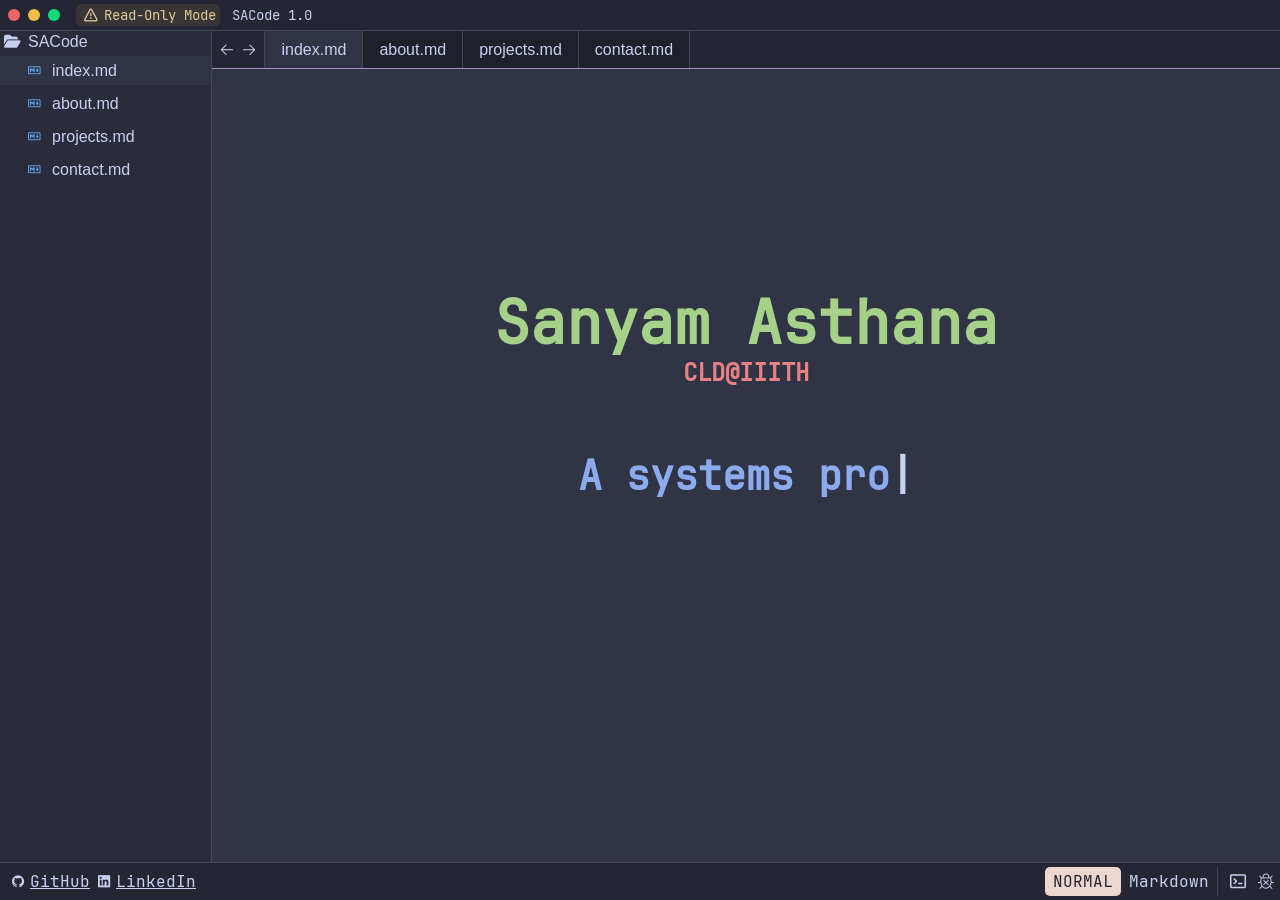
==== commit 1682e281: "add aria attributes" ====
--- a/index.html
+++ b/index.html
@@ -21,7 +21,7 @@
         </script> <!-- Good for SEO -->
 
     </head>
-    <body>
+    <body id="page-body">
 
         <header>
                 <div id="header-left">
@@ -67,11 +67,11 @@
                 <article id="text" spellcheck="false">
                     <div id="hero">
                         <h1 class="green">Sanyam Asthana</h1>
-                        <h3 class="red">CLD@IIITH</h3>
+                        <h2 class="red">CLD@IIITH</h2>
 
                         <div id="typing-div">
-                            <h2 class="blue" id="typing-text"></h2>
-                            <h2 id="cursor">|</h2>
+                            <h3 class="blue" id="typing-text"></h3>
+                            <h3 id="cursor">|</h3>
                         </div>
                     </div>
 
@@ -117,7 +117,7 @@
 
                     <div id="footer-icons">
                         <span class="nerd-icon" onclick="toggleTerminal()" role="button" tabindex="0" aria-label="Toggle Terminal" aria-controls="terminal"> </span>
-                        <span class="nerd-icon" id="switch-theme" role="button" tabindex="0" aria-label="Toggle Theme" aria-controls="theme"></span>
+                        <span class="nerd-icon" id="switch-theme" role="button" tabindex="0" aria-label="Toggle Theme" aria-controls="page-body"></span>
                     </div>
                 </div>
             </div>
--- a/styles.css
+++ b/styles.css
@@ -33,6 +33,12 @@
     --text-lg: 40px;
     --text-xl: 50px;
     --text-2xl: 60px;
+
+    --space-2xs: 4px;
+    --space-xs: 8px;
+    --space-sm: 16px;
+    --space-md: 24px;
+    --space-lg: 40px;
 } /* All colors and text sizes defined here */
 
 [data-theme="monokai"] {
@@ -66,6 +72,12 @@
     --text-lg: 40px;
     --text-xl: 50px;
     --text-2xl: 60px;
+
+    --space-2xs: 4px;
+    --space-xs: 8px;
+    --space-sm: 16px;
+    --space-md: 24px;
+    --space-lg: 40px;
 } /* Monokai Theme */
 
 [data-theme="github-light"] {
@@ -99,6 +111,12 @@
     --text-lg: 40px;
     --text-xl: 50px;
     --text-2xl: 60px;
+
+    --space-2xs: 4px;
+    --space-xs: 8px;
+    --space-sm: 16px;
+    --space-md: 24px;
+    --space-lg: 40px;
 } /* GitHub Light Theme */
 
 @font-face { /* JetBrains Supremacy */
@@ -127,36 +145,37 @@
 }
 
 body {
-    margin: 0; /* The body imposes some amount of margin by default, so we reset it to 0 */
-    font-family: 'JetBrainsMono Nerd Font'; /* My favorite font, and now yours too, without questions */
+    margin: 0;
+    font-family: Helvetica, 'Arial', sans-serif;
     color: var(--primary-text);
-    height: 100dvh; /* The body extends all the way down so the sidebar and main content fill all the page. dvh is dynamic viewport height, and it makes it work on mobile UIs */
-    display: flex; /* So we can tell main-content to take all the space */
-    flex-direction: column; /* Vertical stacking */
-    overflow: hidden; /* Makes so the body itself does not scroll when there's an overflow */
+    height: 100dvh;
+    display: flex;
+    flex-direction: column;
+    overflow: hidden;
     background-color: var(--content-bg-color);
 }
 
 a {
     color: var(--primary-text);
-    text-decoration: underline; /* To hide the default underline of links */
+    text-decoration: underline;
 }
 
 header {
-    display: flex; /* To stack items horizontally */
-    justify-content: space-between; /* To keep both children divs as apart form each other as possible */
-    align-items: center; /* To vertically center the items */
-    padding-top: 5px;
-    padding-bottom: 5px;
-    padding-left: 10px;
-    padding-right: 10px;
+    display: flex;
+    justify-content: space-between;
+    align-items: center;
+    padding-top: var(--space-2xs);
+    padding-bottom: var(--space-2xs);
+    padding-left: var(--space-xs);
+    padding-right: var(--space-xs);
     background-color: var(--header-bg-color);
     border-bottom: 1px solid var(--primary-border);
+    font-family: "JetBrainsMono Nerd Font", "Arial", sans-serif;
 }
 
 @media screen and (max-width: 395px) {
     header {
-        display: none; /* Hide the header on narrow screens */
+        display: none;
     }
 }
 
@@ -180,54 +199,54 @@
 }
 
 #header-left {
-    display: flex; /* To stack children items horizontally */
-    align-items: center; /* To vertically center the items */
-    gap: 2px; /* Gap between children items */
+    display: flex;
+    align-items: center;
+    gap: var(--space-2xs);
 }
 
 #header-right {
-    display: flex; /* To stack children items horizontally */
-    align-items: center; /* To vertically center the items */
-    gap: 2px; /* Gap between children items */
+    display: flex;
+    align-items: center;
+    gap: var(--space-2xs);
 }
 
 #header-left h1 {
-    font-weight: normal; /* Makes the headings not bold */
-    margin: 0px; /* Headings have default margins for some reason */
-    margin-left: 10px;
+    font-weight: normal;
+    margin: 0px;
+    margin-left: var(--space-xs);
     font-size: var(--text-2xs);
-    line-height: 1; /* To reduce the vertical space around the heading */
+    line-height: 1;
 }
 
 .red-circle {
     width: 12px;
     height: 12px;
     background-color: var(--red-circle);
-    border-radius: 100px; /* Makes it a circle for that MacOS vibe */
-    margin-right: 5px;
+    border-radius: 100px;
+    margin-right: var(--space-2xs);
 }
 
 .yellow-circle {
     width: 12px;
     height: 12px;
     background-color: var(--yellow-circle);
-    border-radius: 100px; /* Makes it a circle for that MacOS vibe */
-    margin-right: 5px;
+    border-radius: 100px;
+    margin-right: var(--space-2xs);
 }
 
 .green-circle {
     width: 12px;
     height: 12px;
     background-color: var(--green-circle);
-    border-radius: 100px; /* Makes it a circle for that MacOS vibe */
-    margin-right: 5px;
+    border-radius: 100px;
+    margin-right: var(--space-2xs);
 }
 
 #main-content {
-    display: flex; /* To stack sidebar and content horizontally */
-    flex: 1; /* To extend the main content all the way downward */
-    overflow: hidden; /* Makes so the content does not scroll when there's an overflow */
-    min-height: 0px; /* The children will overflow without this */
+    display: flex;
+    flex: 1;
+    overflow: hidden;
+    min-height: 0px;
 }
 
 #sidebar {
@@ -238,27 +257,27 @@
 
 @media screen and (max-width: 768px) {
     #sidebar {
-        display: none; /* Hide the sidebar when the screen is narrow */
-        width: 0%; /* Without this, the sidebar hides, but leaves empty white space, so we just squash it down to 0 width */
+        display: none;
+        width: 0%;
     }
 }
 
 #content {
     width: 83.5%;
     background-color: var(--content-bg-color);
-    display: flex; /* Making it a flex for reasons apparent later */
-    flex-direction: column; /* Stack file tab bar and text area vertically */
+    display: flex;
+    flex-direction: column;
     overflow: hidden;
 }
 
 @media screen and (max-width: 768px) {
     #content {
-        width: 100%; /* Take up the full width of the screen when the sidebar is hidden */
+        width: 100%;
     }
 }
 
 #sidebar ul {
-    list-style: none; /* To hide the bullet points */
+    list-style: none;
     padding: 0px;
     margin: 0px;
 }
@@ -270,9 +289,9 @@
 }
 
 #sidebar li {
-    padding: 2px 20px;
+    padding: var(--space-2xs) var(--space-md);
     text-decoration: none;
-    margin: 4px 0px; /* For that indentation effect in the folder structure */
+    margin: var(--space-2xs) 0px;
     font-size: var(--text-xs);
 }
 
@@ -285,7 +304,8 @@
 }
 
 .nerd-icon {
-    padding: 0px 5px;
+    padding: 0px var(--space-2xs);
+    font-family: "JetBrainsMono Nerd Font", Arial, sans-serif;
 }
 
 .md-icon {
@@ -300,36 +320,40 @@
     color: var(--alert-text-color);
     background-color: var(--alert-bg-color);
     border-radius: 5px;
-    padding: 5px;
+    padding: var(--space-2xs);
 }
 
 #file-tab-bar {
     background-color: var(--header-bg-color);
     color: var(--primary-text);
     display: flex;
-    align-items: center; /* Aligning items to the center vertically */
+    align-items: center;
     border-bottom: 1px solid var(--accent-color);
+}
+
+#file-tab-bar a {
+    text-decoration: none;
 }
 
 #navigation-arrows {
     border-right: 1px solid var(--primary-border);
-    padding: 8px;
-    padding-right: 8px;
-    padding-left: 4px;
+    padding: var(--space-xs);
+    padding-right: var(--space-xs);
+    padding-left: var(--space-2xs);
 }
 
 @media screen and (max-width: 768px) {
     #navigation-arrows {
-        display: none; /* Hide the navigation arrows on narrow screens */
+        display: none;
     }
 }
 
 .file-tab {
     background-color: var(--file-tab-deselected);
-    align-self: stretch; /* This stretches the file tab to fill the vertical space of the file tab bar completely */
-    display: flex; /* Needed for align-self: stretch */
-    align-items: center; /* Vertically centers the file tab content */
-    padding: 8px 14px;
+    align-self: stretch;
+    display: flex;
+    align-items: center;
+    padding: var(--space-xs) var(--space-sm);
     border-right: 1px solid var(--primary-border);
 }
 
@@ -338,19 +362,20 @@
 }
 
 #text {
-    padding-top: 25px;
-    margin-left: 25px;
-    margin-right: 25px;
+    padding-top: var(--space-md);
+    margin-left: var(--space-md);
+    margin-right: var(--space-md);
     font-size: var(--text-sm);
-    overflow-y: auto; /* So only this text area scrolls */
-    flex: 1; /* Takes up all available vertical space. This is why content was a flex */
+    overflow-y: auto;
+    flex: 1;
+    font-family: JetBrainsMono Nerd Font, Arial, sans-serif;
 }
 
 @media screen and (max-width: 768px) {
     #project-cards {
         display: flex;
         flex-direction: column;
-        align-items: center; /* aligns the cards horizontally so they don't flow. yes the code is bad */
+        align-items: center;
         width: 100%;
         margin: 0;
         padding: 0;
@@ -359,7 +384,7 @@
 
 .dim {
     color: var(--dim-text);
-    margin-right: 15px;
+    margin-right: var(--space-sm);
 }
 
 .dim-inline {
@@ -367,46 +392,47 @@
 }
 
 #footer-div {
-    display: flex; /* To stack items horizontally */
-    justify-content: space-between; /* To keep both children divs as apart form each other as possible */
-    align-items: center; /* To vertically center the items */
-    padding: 5px 10px;
+    display: flex;
+    justify-content: space-between;
+    align-items: center;
+    padding: var(--space-2xs) var(--space-xs);
     background-color: var(--header-bg-color);
     border-top: 1px solid var(--primary-border);
+    font-family: 'JetBrainsMono Nerd Font', Arial, sans-serif;
 }
 
 #footer-left {
-    display: flex; /* To stack children items horizontally */
-    align-items: center; /* To vertically center the items */
-    gap: 2px; /* Gap between children items */
+    display: flex;
+    align-items: center;
+    gap: var(--space-2xs);
 }
 
 #footer-right {
-    display: flex; /* To stack children items horizontally */
-    align-items: center; /* To vertically center the items */
-    gap: 10px; /* Gap between children items */
+    display: flex;
+    align-items: center;
+    gap: var(--space-xs);
 }
 
 #footer-left h1 {
-    font-weight: normal; /* Makes the headings not bold */
-    margin: 0px; /* Headings have default margins for some reason */
-    margin-left: 10px;
+    font-weight: normal;
+    margin: 0px;
+    margin-left: var(--space-xs);
     font-size: var(--text-2xs);
-    line-height: 1; /* To reduce the vertical space around the heading */
+    line-height: 1;
 }
 
 #vim-normal {
     background-color: var(--vim-normal-bg);
     color: var(--footer-bg-color);
-    padding: 2px 10px;
+    padding: var(--space-2xs) var(--space-xs);
     border-radius: 5px;
 }
 
 #markdown-text {
     border-right: 1px solid var(--primary-border);
-    padding-right: 10px;
-    display: flex;
-    align-self: stretch; /* Stretched to fill the div */
+    padding-right: var(--space-xs);
+    display: flex;
+    align-self: stretch;
     align-items: center;
 }
 
@@ -424,7 +450,7 @@
 
 .content-box {
     border: 1.75px solid var(--syntax-blue);
-    padding: 10px;
+    padding: var(--space-xs);
 }
 
 .bold {
@@ -434,15 +460,15 @@
 
 #text h1 {
     margin: 0px;
-    margin-top: 10px;
-    margin-bottom: 25px;
+    margin-top: var(--space-xs);
+    margin-bottom: var(--space-md);
     line-height: 1;
 }
 
 #text h2 {
     margin: 0px;
-    margin-top: 10px;
-    margin-bottom: 25px;
+    margin-top: var(--space-xs);
+    margin-bottom: var(--space-md);
     line-height: 1;
 }
 
@@ -454,7 +480,7 @@
 .bold-md::after {
     content: "**";
     color: var(--dim-text);
-    font-weight: normal; /* This part injects the '**' into the HTML, which avoids the sheer unreadbility otherwise */
+    font-weight: normal;
 }
 
 #terminal {
@@ -463,6 +489,7 @@
     overflow: auto;
     resize: vertical;
     transition: height 0.4s ease-in-out !important;
+    font-family: 'JetBrainsMono Nerd Font', 'Arial', 'sans-serif';
 }
 
 #terminal-tab-bar {
@@ -475,36 +502,29 @@
 
 #terminal-content {
     background-color: var(--content-bg-color);
-    padding: 10px;
+    padding: var(--space-xs);
     outline: none;
     overflow-y: auto;
-    height: calc(100% - 60px); /* Fixing the height so the terminal doesn't grow in size */
+    height: calc(100% - 60px);
 }
 
 .terminal-tab {
     background-color: var(--content-bg-color);
-    align-self: stretch; /* This stretches the file tab to fill the vertical space of the file tab bar completely */
-    display: flex; /* Needed for align-self: stretch */
-    align-items: center; /* Vertically centers the file tab content */
-    padding: 8px 14px;
+    align-self: stretch;
+    display: flex;
+    align-items: center;
+    padding: var(--space-xs) var(--space-sm);
     border-right: 1px solid var(--primary-border);
 }
 
-/* These few classes exist to support the toggleable functionality */
 .hidden {
-    /*display: none !important;*/
     height: 0 !important;
     overflow: hidden !important;
-    /*width: 0 !important;*/
-}
-
-/* The two hidden classes have been split because the terminal transition was being messed up */
+}
 
 .hidden-sideways {
-    /*display: none !important;*/
     width: 0 !important;
     overflow: hidden !important;
-    /*width: 0 !important;*/
 }
 
 .forceshow {
@@ -512,7 +532,7 @@
 }
 
 .full-width {
-    width: 100% !important; /* Override any existing width */
+    width: 100% !important;
 }
 
 @keyframes cursor-blink {
@@ -546,11 +566,11 @@
 }
 
 .prompt {
-    gap: 10px;
-    display: flex;
-    align-items: center;
-    white-space: pre-wrap; /* Arch logo doesn't look good without this, because the div doesn't preserve spaces, so the formatting messes up */
-    word-wrap: break-word; /* The classic terminal word wrap break */
+    gap: var(--space-xs);
+    display: flex;
+    align-items: center;
+    white-space: pre-wrap;
+    word-wrap: break-word;
 }
 
 .fullscreen {
@@ -566,41 +586,39 @@
 }
 
 #timeline-content {
-    margin-top: 20px;
+    margin-top: var(--space-md);
     display: flex;
     flex-direction: column;
-    gap: 20px;
+    gap: var(--space-md);
     width: 100%;
-    /*justify-content: space-between;*/
-    margin-bottom: 20px;
+    margin-bottom: var(--space-md);
 }
 
 @media screen and (max-width: 768px) {
     #timeline-content {
-        margin-top: 20px;
+        margin-top: var(--space-md);
         display: flex;
         flex-direction: column;
-        /*justify-content: space-between;*/
-        gap: 1.5rem;
+        gap: var(--space-md);
         justify-content: center;
-        align-items: center; /* Align items to center for narrow screens */
+        align-items: center;
     }
 }
 
 .timeline-card {
     text-align: center;
-    padding: 20px;
+    padding: var(--space-md);
     border: 1.75px solid var(--syntax-blue);
     width: 60%;
-    box-shadow: 5px 5px 0px 0px var(--syntax-blue); /* 3D effect */
-    transition: all 0.3s ease; /* for scroll reveal */
-    margin-left: 20px;
-    margin-right: 20px;
+    box-shadow: 5px 5px 0px 0px var(--syntax-blue);
+    transition: all 0.3s ease;
+    margin-left: var(--space-md);
+    margin-right: var(--space-md);
 }
 
 .timeline-card:hover {
     box-shadow: 0px 0px 0px 0px;
-    transform: translateX(5px) translateY(5px); /* Push button effect */
+    transform: translateX(5px) translateY(5px);
     transition: all 0.3s ease;
 }
 
@@ -613,13 +631,13 @@
 }
 
 .timeline-card p {
-    max-height: 0; /* max-height transitions smoothly as opposed to height */
+    max-height: 0;
     opacity: 0;
     transition: all 0.3s ease;
 }
 
 .timeline-card:hover p {
-    max-height: 200px; /* a value greater than the any other paragraph */
+    max-height: 200px;
     opacity: 1;
     transition: all 0.3s ease;
 }
@@ -631,8 +649,8 @@
 
 .reveal-section {
     opacity: 0;
-    width: 10%; /* Start at 10% of width */
-    transition: all 0.8s cubic-bezier(0.25, 1, 0.5, 1); /* Custom transition curve */
+    width: 10%;
+    transition: all 0.8s cubic-bezier(0.25, 1, 0.5, 1);
 }
 
 .timeline-left {
@@ -652,15 +670,15 @@
 .project-card {
     border: 1.75px solid var(--syntax-blue);
     width: 80%;
-    padding: 20px;
-    box-shadow: 5px 5px 0px 0px var(--syntax-blue); /* 3D effect */
-    transition: all 0.3s ease; /* for scroll reveal */
-    margin: 40px;
+    padding: var(--space-md);
+    box-shadow: 5px 5px 0px 0px var(--syntax-blue);
+    transition: all 0.3s ease;
+    margin: var(--space-lg);
 }
 
 .project-card:hover {
     box-shadow: 0px 0px 0px 0px;
-    transform: translateX(5px) translateY(5px); /* Push button effect */
+    transform: translateX(5px) translateY(5px);
     transition: all 0.3s ease;
 }
 
@@ -684,7 +702,7 @@
 
 .project-card ul {
     display: flex;
-    gap: 20px;
+    gap: var(--space-md);
     list-style: none;
     padding: 0;
     flex-wrap: wrap;
@@ -720,9 +738,9 @@
 .selector-tags {
     display: flex;
     flex-direction: row;
-    gap: 10px;
+    gap: var(--space-xs);
     flex-wrap: wrap;
-    row-gap: 20px;
+    row-gap: var(--space-md);
 }
 
 .selector-tag input {
@@ -733,7 +751,7 @@
 .selector-tag label {
     border: 1.75px solid var(--syntax-blue);
     color: var(--syntax-blue);
-    padding: 5px;
+    padding: var(--space-2xs);
     cursor: pointer;
 }
 
@@ -768,16 +786,18 @@
     line-height: 1;
     margin: 0;
     animation: slide-up 1s ease-in;
-    animation-fill-mode: backwards; /* "fills" the element animation before the animation starts with the initial keyframe */
-}
-
-#hero h2 {
+    animation-fill-mode: backwards;
+}
+
+#hero h3 {
+    font-size: var(--text-lg);
     animation: slide-up 1s ease-in;
     animation-delay: 1s;
     animation-fill-mode: backwards;
 }
 
-#hero h3 {
+#hero h2 {
+    font-size: var(--text-md);
     animation: slide-up 1s ease-in;
     animation-delay: 0.5s;
     animation-fill-mode: backwards;
@@ -787,6 +807,10 @@
     #hero h1 {
         font-size: var(--text-lg);
     }
+
+    #hero h3 {
+        font-size: var(--text-md);
+    }
 }
 
 @media screen and (max-width: 768px) {
@@ -821,7 +845,7 @@
     border: 1.75px solid var(--syntax-blue);
     color: var(--primary-text);
     font-family: 'JetBrainsMono Nerd Font', Arial, sans-serif;
-    padding: 5px;
+    padding: var(--space-2xs);
     width: 50ch;
     outline: none;
 }
@@ -842,7 +866,7 @@
     border: 1.75px solid var(--syntax-blue);
     color: var(--primary-text);
     font-family: 'JetBrainsMono Nerd Font', Arial, sans-serif;
-    padding: 5px;
+    padding: var(--space-2xs);
     width: 42ch;
     height: 30ch;
     outline: none;
@@ -862,14 +886,14 @@
 .form-field {
     display: flex;
     flex-direction: column;
-    gap: 10px;
+    gap: var(--space-xs);
 }
 
 form {
-    margin-left: 10px;
+    margin-left: var(--space-xs);
     display: flex;
     flex-direction: column;
-    gap: 20px;
+    gap: var(--space-md);
 }
 
 form button {
@@ -878,7 +902,7 @@
     border: 1.75px solid var(--syntax-blue);
     width: fit-content;
     font-family: 'JetBrainsMono Nerd Font', Arial, sans-serif;
-    padding: 5px;
+    padding: var(--space-2xs);
     font-size: var(--text-2xs);
 }
 
@@ -889,7 +913,7 @@
 
 #submit-popup {
     position: fixed;
-    padding: 10px;
+    padding: var(--space-xs);
     font-size: var(--text-xl);
     border: 1.75px solid var(--syntax-blue);
     color: var(--syntax-green);
@@ -904,7 +928,7 @@
 
 @keyframes slide-up {
     from {
-        transform: translateY(20px);
+        transform: translateY(var(--space-md));
         opacity: 0;
     }
 
@@ -912,4 +936,9 @@
         transform: translateY(0);
         opacity: 1;
     }
+}
+
+#pfp {
+    width: 150px;
+    border-radius: 100px;
 }
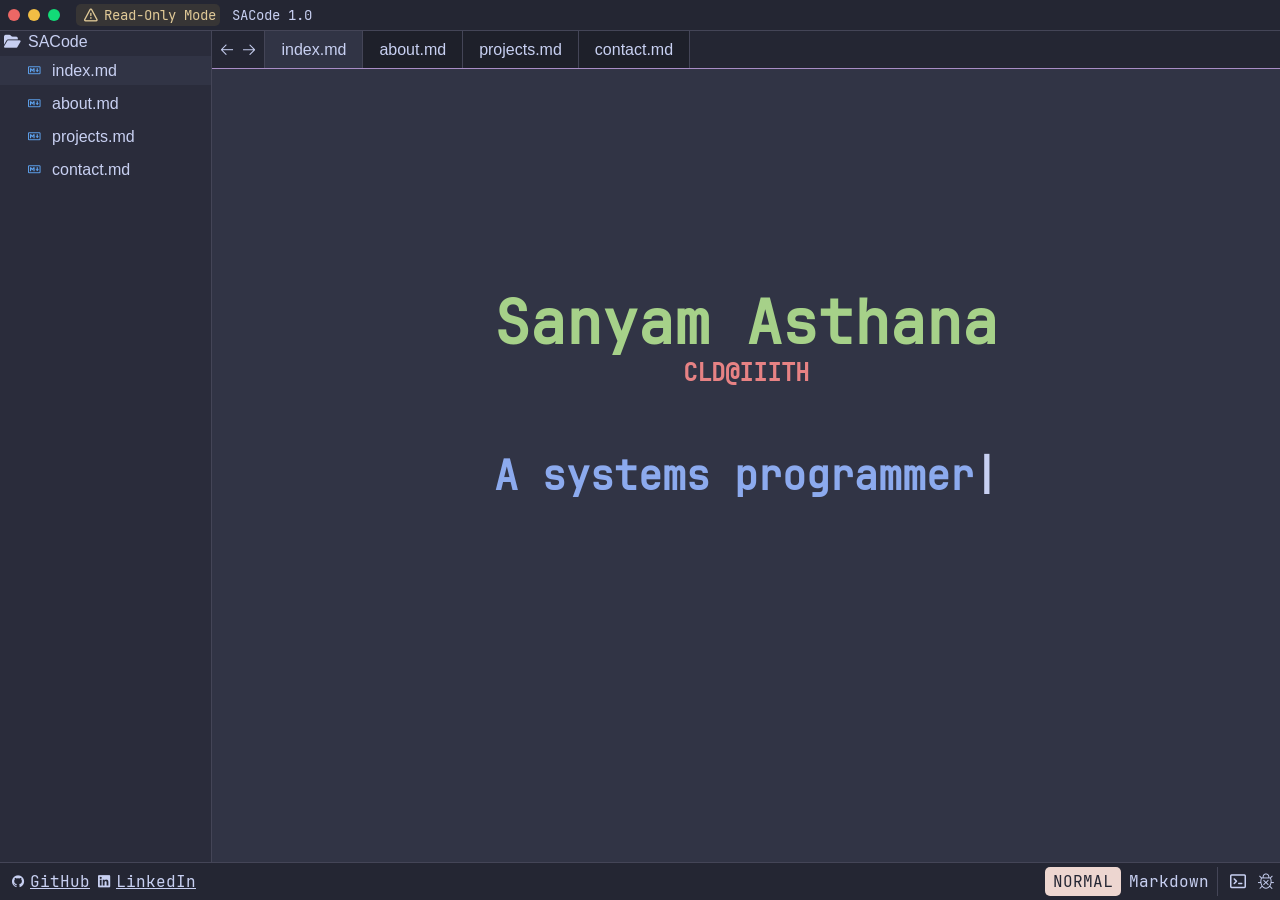
==== commit 85cae092: "finalise" ====
--- a/index.html
+++ b/index.html
@@ -71,7 +71,7 @@
 
                         <div id="typing-div">
                             <h3 class="blue" id="typing-text"></h3>
-                            <h3 id="cursor">|</h3>
+                            <h3 class="cursor">|</h3>
                         </div>
                     </div>
 
--- a/styles.css
+++ b/styles.css
@@ -51,7 +51,7 @@
     --green-circle: rgb(18, 219, 119);
     --primary-border: rgb(70, 68, 72);
     --file-focus-color: rgb(60, 58, 61);
-    --sidebar-hover-bg: rgb(50, 48, 52);
+    --sidebar-hover-bg: rgb(60, 58, 61);
     --content-bg-color: rgb(44, 42, 46);
     --html-icon-color: rgb(213, 92, 38);
     --alert-bg-color: rgb(55, 53, 53);
@@ -128,16 +128,14 @@
 
 @media (prefers-reduced-motion: reduce) {
     *, ::before, ::after {
-        animation-delay: -1ms !important;
-        animation-duration: 1ms !important;
-        animation-iteration-count: 1 !important;
-        background-attachment: initial !important;
-        scroll-behavior: auto !important;
-        transition-duration: 0.1s !important;
-        transition-delay: 0s !important;
-    }
-
-    .reveal-section, .timeline-card, .timeline-card p {
+        animation-delay: -1ms !important; /* The delay is set to -1ms so the animation finishes instantly */
+        animation-duration: 1ms !important; /* The duration is set to 1ms instead of 0 so the JS does not break */
+        scroll-behavior: auto !important; /* Disables smooth scroll on the page */
+        transition-duration: 0.1s !important; /* Stripping the transition duration */
+        transition-delay: 0s !important; /* Transition delay can be 0. The JS does not break */
+    }
+
+    .reveal-section, .timeline-card, .timeline-card p { /* self-explanatory */
         transform: none !important;
         width: 45% !important;
         opacity: 1 !important;
@@ -791,6 +789,11 @@
 
 #hero h3 {
     font-size: var(--text-lg);
+}
+
+#typing-div {
+    display: flex;
+    flex-direction: row;
     animation: slide-up 1s ease-in;
     animation-delay: 1s;
     animation-fill-mode: backwards;
@@ -834,10 +837,6 @@
     #cursor {
         font-size: var(--text-md);
     }
-}
-
-#cursor {
-    animation: cursor-blink 1s infinite;
 }
 
 form input[type=text] {
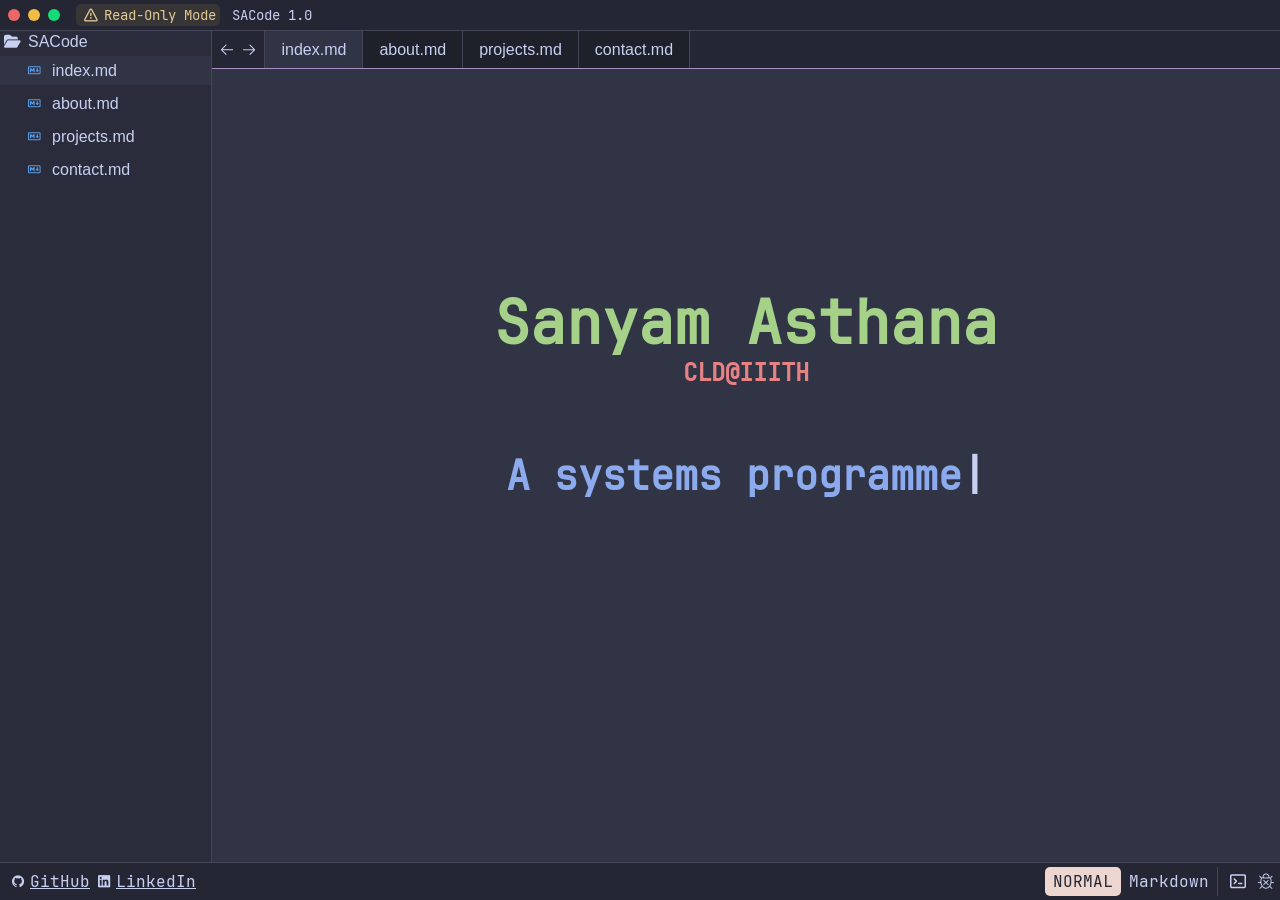
==== commit 967861cc: "try to fix css on firefox" ====
--- a/index.html
+++ b/index.html
@@ -2,7 +2,7 @@
 <html lang="en">
     <head>
         <title>Sanyam Asthana</title>
-        <link rel="stylesheet" href="styles.css" />
+        <link rel="stylesheet" href="styles.css" type="text/css"/>
         <meta charset="UTF-8">
         <meta name="viewport" content="width=device-width, initial-scale=1.0">
         <meta name="description" content="Sanyam Asthana — dual-degree CS and Computational Linguistics student at IIIT Hyderabad. Systems programmer, NLP researcher, and CTF enthusiast.">
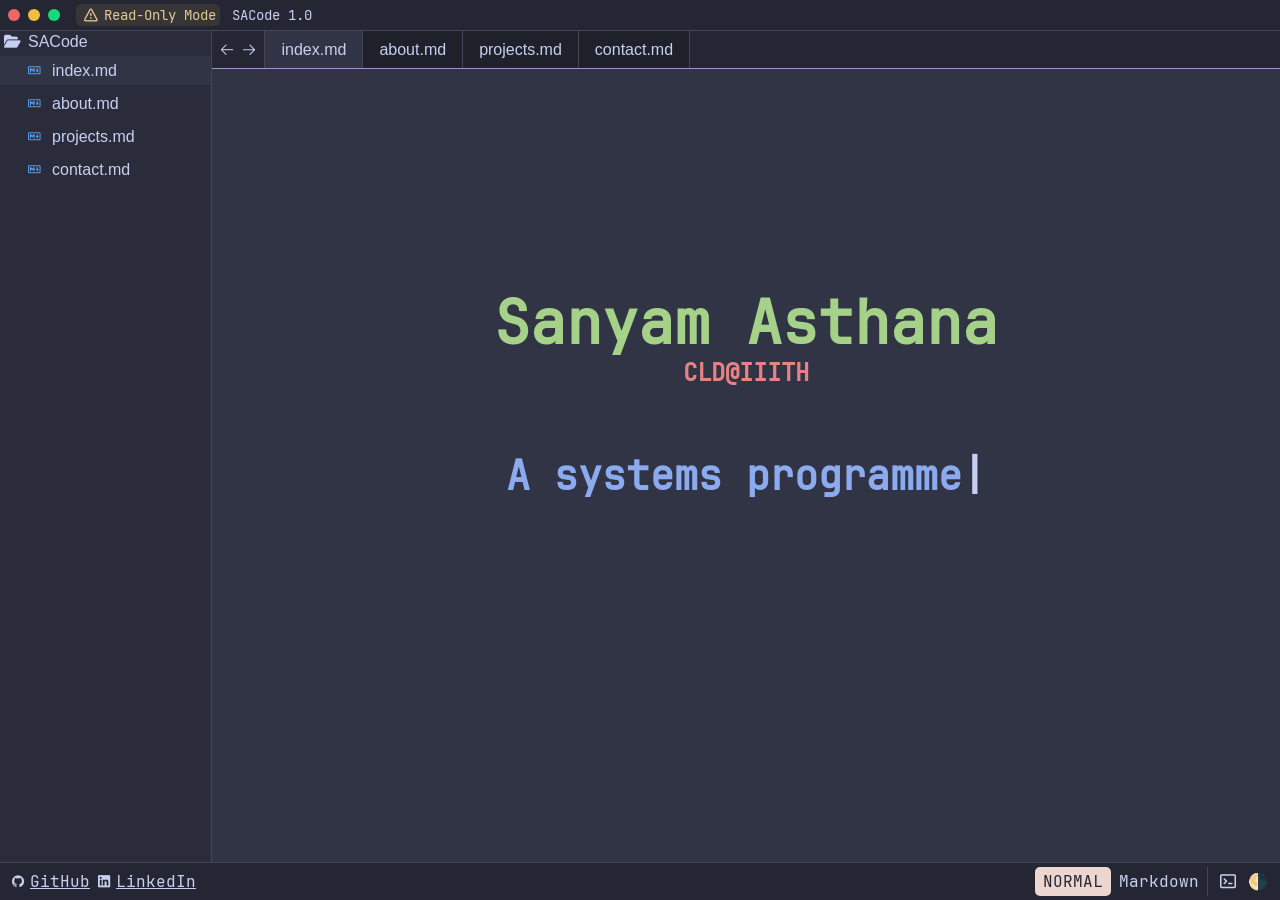
==== commit bfdc358d: "change theme switch emoji" ====
--- a/index.html
+++ b/index.html
@@ -117,7 +117,7 @@
 
                     <div id="footer-icons">
                         <span class="nerd-icon" onclick="toggleTerminal()" role="button" tabindex="0" aria-label="Toggle Terminal" aria-controls="terminal"> </span>
-                        <span class="nerd-icon" id="switch-theme" role="button" tabindex="0" aria-label="Toggle Theme" aria-controls="page-body"></span>
+                        <span class="nerd-icon" id="switch-theme" role="button" tabindex="0" aria-label="Toggle Theme" aria-controls="page-body">🌗</span>
                     </div>
                 </div>
             </div>
--- a/styles.css
+++ b/styles.css
@@ -1,6 +1,6 @@
 * {
-    transition: 0.4s ease-in-out;
-} /* Remove this after submission */
+    transition: background-color 0.4s ease-in-out, color 0.4s ease-in-out, border-color 0.4s ease-in-out, box-shadow 0.4s ease-in-out;
+}
 
 [data-theme="catpuccin"] {
     --header-bg-color: rgb(36, 38, 51);
@@ -691,11 +691,13 @@
 .project-card .project-description {
     opacity: 0;
     max-height: 0;
+    transition: all 0.3s ease;
 }
 
 .project-card:hover .project-description {
     opacity: 1;
-    max-height: 2000px;
+    max-height: 1000px;
+    transition: all 0.3s ease;
 }
 
 .project-card ul {
